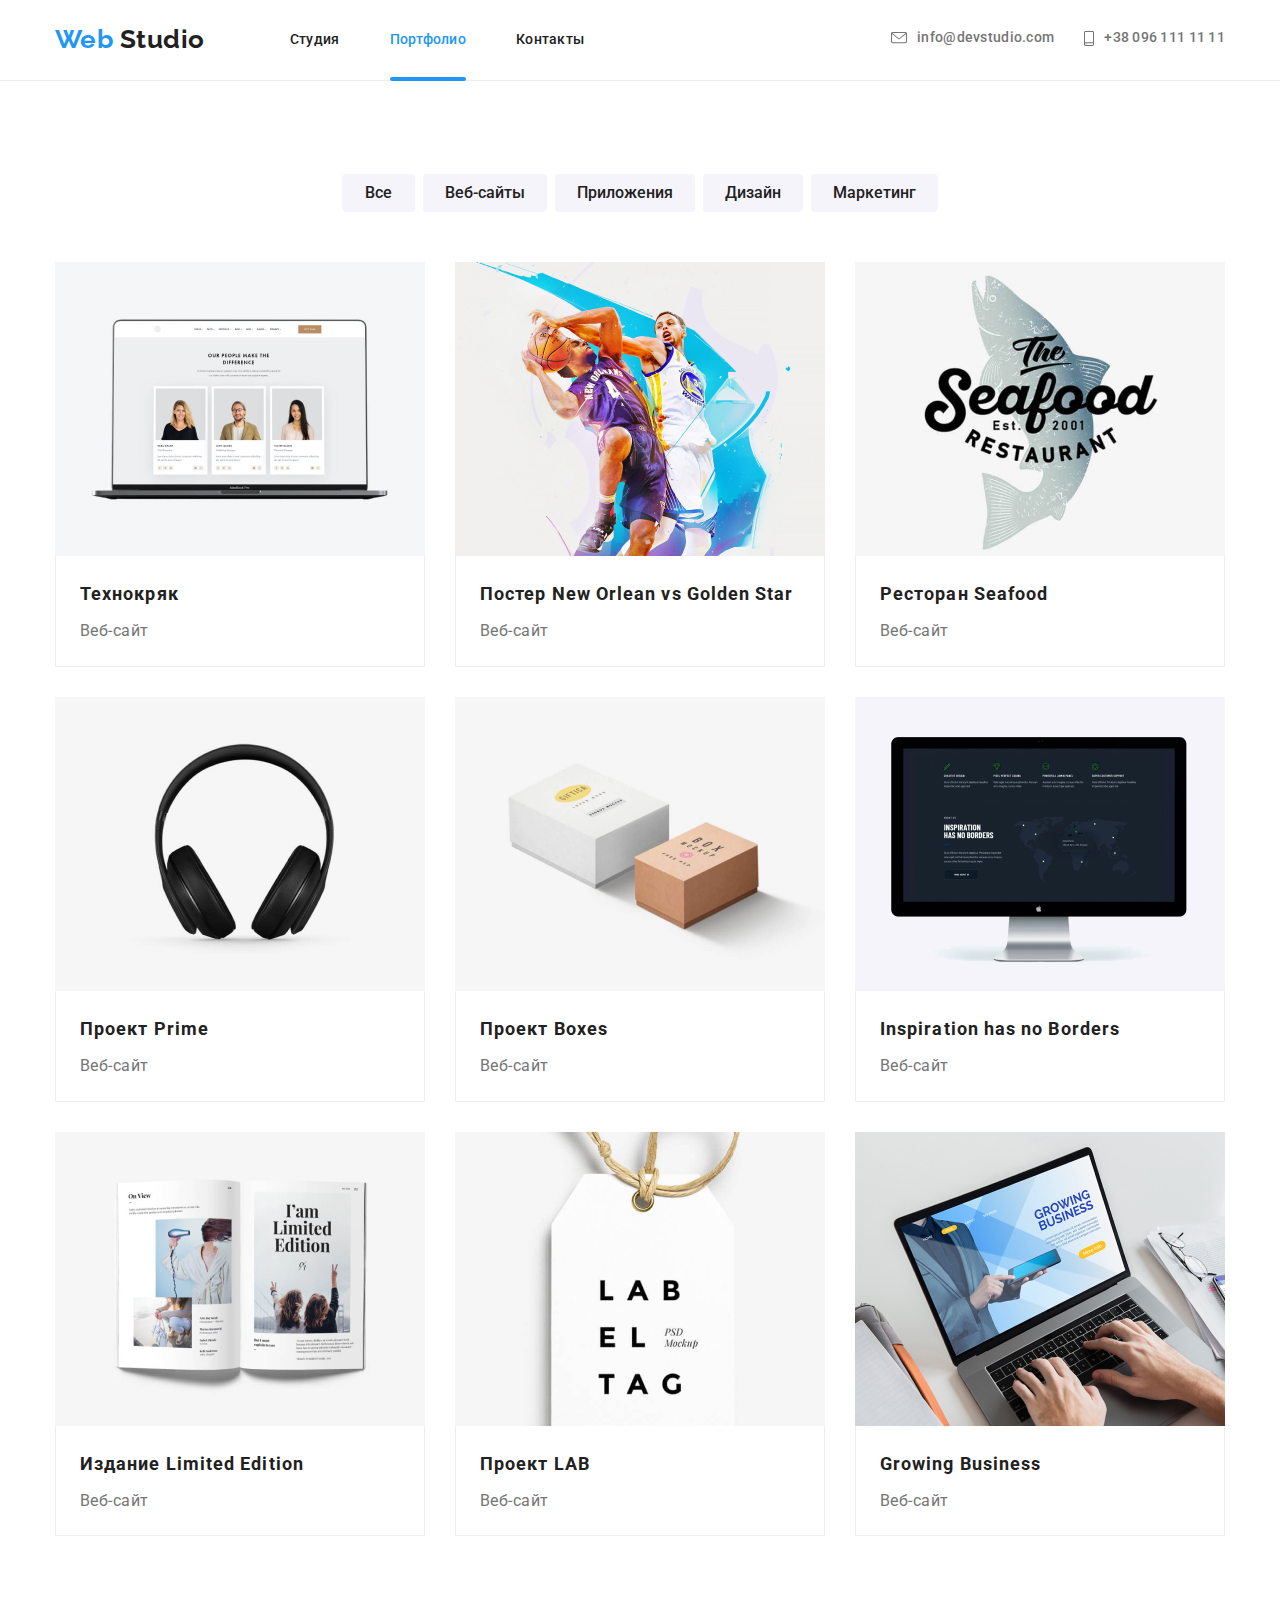
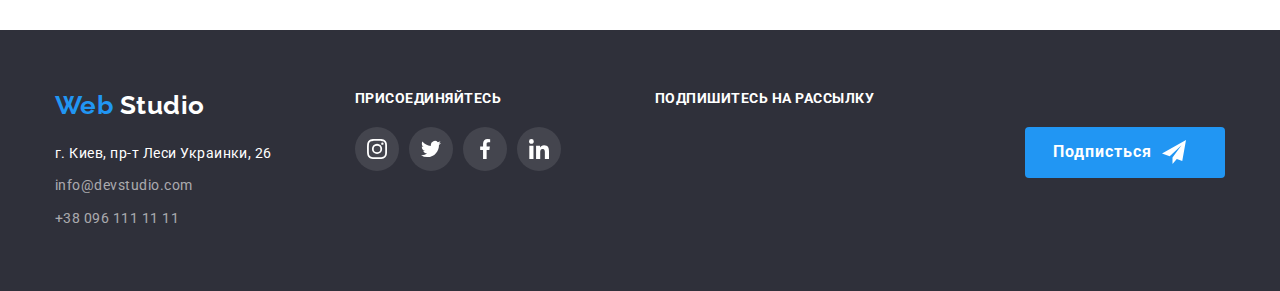
==== portfolio.html @ d752f26d "cloning files from hw 05" ====
<!DOCTYPE html>
<html lang="ru">
  <head>
    <meta charset="UTF-8" />
    <meta name="viewport" content="width=device-width, initial-scale=1.0" />
    <title>Document</title>
    <link
      href="https://fonts.googleapis.com/css2?family=Raleway:wght@700&family=Roboto:wght@400;500;700;900&display=swap"
      rel="stylesheet"
    />
    <link
      rel="stylesheet"
      href="https://cdnjs.cloudflare.com/ajax/libs/modern-normalize/0.7.0/modern-normalize.min.css"
    />
    <link rel="stylesheet" href="./css/styles.css" />
  </head>

  <body class="page">
    <!--Шапка сайт-->
    <header class="header">
      <div class="container">
        <div class="flex-container">
          <nav class="flexbox-nav">
            <a href="./index.html" class="logo head">
              <span class="logo-blue">Web</span>
              <span class="logo-black">Studio</span>
            </a>
            <ul class="site-nav list">
              <li class="item">
                <a href="./index.html" class="link">Студия</a>
              </li>
              <li class="item">
                <a href="" class="link current">Портфолио</a>
              </li>
              <li class="item">
                <a href="" class="link">Контакты</a>
              </li>
            </ul>
          </nav>
          <ul class="contact-nav list">
            <li class="item img-envelope">
              <a href="mailto:info@devstudio.com" class="link envelope">
                <svg class="icon-envelope" width="16" height="12">
                  <use xlink:href="./img-main/sprite.svg#envelope"></use>
                </svg>
                info@devstudio.com</a
              >
            </li>
            <li class="item img-phone">
              <a href="tel:+380961111111" class="link phone">
                <svg class="icon-phone" width="10" height="15">
                  <use xlink:href="./img-main/sprite.svg#smartphone"></use>
                </svg>
                +38 096 111 11 11</a
              >
            </li>
          </ul>
        </div>
      </div>
    </header>
    <!-- main container -->
    <main>
      <!-- Портфолио -->
      <section class="portfolio-section">
        <div class="container">
          <h1 class="visually-hidden">Портфолио Товаров</h1>
          <!-- menu -->
          <div class="menu-container">
            <ul class="nav menu list">
              <li class="nav-item list">
                <button class="nav-titel">Все</button>
              </li>
              <li class="nav-item list">
                <button class="nav-titel">Веб-сайты</button>
              </li>
              <li class="nav-item list">
                <button class="nav-titel">Приложения</button>
              </li>
              <li class="nav-item list">
                <button class="nav-titel">Дизайн</button>
              </li>
              <li class="nav-item list">
                <button class="nav-titel">Маркетинг</button>
              </li>
            </ul>
          </div>

          <!-- Виды продуктов-->

          <h2 class="visually-hidden">Виды продуктов</h2>
          <ul class="flex product list">
            <li class="flex list-item">
              <a href="" class="link-hover">
                <div class="product-thumb">
                  <img
                    src="./img-portfolio/technokryak.jpg"
                    alt="laptop screen"
                  />
                  <div class="overflow">
                    <p>
                      Технокряк это современная площадка распространения
                      коронавируса. Компании используют эту платформу для
                      цифрового шпионажа и атак на защищённые сервера
                      конкурентов.
                    </p>
                  </div>
                </div>
                <div class="product-container">
                  <h3 class="work-titel">Технокряк</h3>
                  <p class="work-text">Веб-сайт</p>
                </div>
              </a>
            </li>
            <li class="flex list-item">
              <a href="" class="link-hover">
                <div class="product-thumb">
                  <img
                    src="./img-portfolio/basketboll.jpg"
                    alt="basketboll players"
                  />
                  <div class="overflow">
                    <p>
                      Технокряк это современная площадка распространения
                      коронавируса. Компании используют эту платформу для
                      цифрового шпионажа и атак на защищённые сервера
                      конкурентов.
                    </p>
                  </div>
                </div>
                <div class="product-container">
                  <h3 class="work-titel">Постер New Orlean vs Golden Star</h3>

                  <p class="work-text">Веб-сайт</p>
                </div>
              </a>
            </li>
            <li class="flex list-item">
              <a href="" class="link-hover">
                <div class="product-thumb">
                  <img src="./img-portfolio/seafood.jpg" alt="fish" />
                  <div class="overflow">
                    <p>
                      Технокряк это современная площадка распространения
                      коронавируса. Компании используют эту платформу для
                      цифрового шпионажа и атак на защищённые сервера
                      конкурентов.
                    </p>
                  </div>
                </div>
                <div class="product-container">
                  <h3 class="work-titel">Ресторан Seafood</h3>
                  <p class="work-text">Веб-сайт</p>
                </div>
              </a>
            </li>
            <li class="flex list-item">
              <a href="" class="link-hover">
                <div class="product-thumb">
                  <img src="./img-portfolio/headset.jpg" alt="headset" />
                  <div class="overflow">
                    <p>
                      Технокряк это современная площадка распространения
                      коронавируса. Компании используют эту платформу для
                      цифрового шпионажа и атак на защищённые сервера
                      конкурентов.
                    </p>
                  </div>
                </div>
                <div class="product-container">
                  <h3 class="work-titel">Проект Prime</h3>
                  <p class="work-text">Веб-сайт</p>
                </div>
              </a>
            </li>
            <li class="flex list-item">
              <a href="" class="link-hover">
                <div class="product-thumb">
                  <img src="./img-portfolio/boxes.jpg" alt="boxes" />
                  <div class="overflow">
                    <p>
                      Технокряк это современная площадка распространения
                      коронавируса. Компании используют эту платформу для
                      цифрового шпионажа и атак на защищённые сервера
                      конкурентов.
                    </p>
                  </div>
                </div>
                <div class="product-container">
                  <h3 class="work-titel">Проект Boxes</h3>
                  <p class="work-text">Веб-сайт</p>
                </div>
              </a>
            </li>
            <li class="flex list-item">
              <a href="" class="link-hover">
                <div class="product-thumb">
                  <img src="./img-portfolio/imac.jpg" alt="imac screen" />
                  <div class="overflow">
                    <p>
                      Технокряк это современная площадка распространения
                      коронавируса. Компании используют эту платформу для
                      цифрового шпионажа и атак на защищённые сервера
                      конкурентов.
                    </p>
                  </div>
                </div>
                <div class="product-container">
                  <h3 class="work-titel">Inspiration has no Borders</h3>
                  <p class="work-text">Веб-сайт</p>
                </div>
              </a>
            </li>
            <li class="flex list-item">
              <a href="" class="link-hover">
                <div class="product-thumb">
                  <img src="./img-portfolio/magazine.jpg" alt="magazine" />
                  <div class="overflow">
                    <p>
                      Технокряк это современная площадка распространения
                      коронавируса. Компании используют эту платформу для
                      цифрового шпионажа и атак на защищённые сервера
                      конкурентов.
                    </p>
                  </div>
                </div>
                <div class="product-container">
                  <h3 class="work-titel">Издание Limited Edition</h3>
                  <p class="work-text">Веб-сайт</p>
                </div>
              </a>
            </li>
            <li class="flex list-item">
              <a href="" class="link-hover">
                <div class="product-thumb">
                  <img src="./img-portfolio/label.jpg" alt="label" />
                  <div class="overflow">
                    <p>
                      Технокряк это современная площадка распространения
                      коронавируса. Компании используют эту платформу для
                      цифрового шпионажа и атак на защищённые сервера
                      конкурентов.
                    </p>
                  </div>
                </div>
                <div class="product-container">
                  <h3 class="work-titel">Проект LAB</h3>
                  <p class="work-text">Веб-сайт</p>
                </div>
              </a>
            </li>
            <li class="flex list-item">
              <a href="" class="link-hover">
                <div class="product-thumb">
                  <img src="./img-portfolio/macpro.jpg" alt="mac laptop" />
                  <div class="overflow">
                    <p>
                      Технокряк это современная площадка распространения
                      коронавируса. Компании используют эту платформу для
                      цифрового шпионажа и атак на защищённые сервера
                      конкурентов.
                    </p>
                  </div>
                </div>
                <div class="product-container">
                  <h3 class="work-titel">Growing Business</h3>
                  <p class="work-text">Веб-сайт</p>
                </div>
              </a>
            </li>
          </ul>
        </div>
      </section>
    </main>

    <!-- Футер -->
    <footer class="foot-style">
      <div class="container footer-flex">
        <div class="adress foot-item">
          <a href="./index.html" class="logo footer">
            <span class="logo-blue">Web</span>
            <span class="logo-white">Studio</span>
          </a>
          <address>
            <ul class="list contacts">
              <li class="adr">г. Киев, пр-т Леси Украинки, 26</li>
              <li>
                <a href="mailto:info@devstudio.com" class="link"
                  >info@devstudio.com</a
                >
              </li>
              <li>
                <a href="tel:+380961111111" class="link">+38 096 111 11 11</a>
              </li>
            </ul>
          </address>
        </div>

        <div class="foot-item social">
          <b>присоединяйтесь</b>
          <ul class="social list">
            <li class="social-item">
              <a href="" class="foot-soc" aria-label="Instagram">
                <svg class="footer-item-icon">
                  <use xlink:href="./img-main/sprite.svg#instagram"></use>
                </svg>
              </a>
            </li>
            <li class="social-item">
              <a href="" class="foot-soc" aria-label="Twitter">
                <svg class="footer-item-icon">
                  <use xlink:href="./img-main/sprite.svg#twitter"></use>
                </svg>
              </a>
            </li>
            <li class="social-item">
              <a href="" class="foot-soc" aria-label="Facebook">
                <svg class="footer-item-icon">
                  <use xlink:href="./img-main/sprite.svg#facebook"></use>
                </svg>
              </a>
            </li>
            <li class="social-item">
              <a href="" class="foot-soc" aria-label="Linkedin">
                <svg class="footer-item-icon">
                  <use xlink:href="./img-main/sprite.svg#linkedin"></use>
                </svg>
              </a>
            </li>
          </ul>
        </div>
        <div class="foot-item subscribe">
          <b>Подпишитесь на рассылку</b>
          <a href="" class="button sign">
            Подписться
            <svg class="item-sign">
              <use xlink:href="./img-main/sprite.svg#plane"></use>
            </svg>
          </a>
        </div>
      </div>
    </footer>
  </body>
</html>
---- css/styles.css ----
/* основной цвет #212121 */
/* вторичный цвет #757575 */
/* акцент  #2196F3 */
/* вторичный цвет фона #F5F4FA */
/* цвет фона подвала #2F303A */

html {
  box-sizing: border-box;
}

*,
*::before,
*::after {
  box-sizing: inherit;
}

/* Utilita */

.visually-hidden {
  position: absolute !important;
  clip: rect(1px 1px 1px 1px);
  /* IE6, IE7 */
  clip: rect(1px, 1px, 1px, 1px);
  padding: 0 !important;
  border: 0 !important;
  height: 1px !important;
  width: 1px !important;
  overflow: hidden;
}
.list {
  list-style: none;
  margin: 0px;
  padding: 0px;
}

/* Остальной код */
:root {
  --main-text-color: #212121;
  --secondary-text-color: #757575;
  --acent-color: #2196f3;
  --main-bg-color: #ffffff;
}

.page {
  background-color: var(--main-bg-color);
  color: var(--main-text-color);
  font-family: Roboto, sans-serif;
  letter-spacing: 0.03em;
}

/* Header container */
.container {
  margin-left: auto;
  margin-right: auto;
  width: 1200px;
  padding-left: 15px;
  padding-right: 15px;
}

/* Logo */

.header {
  border-bottom: 1px solid #ececec;
}

.logo.head {
  font-family: Raleway, sans-serif;
  font-weight: bold;
  font-size: 26px;
  line-height: 1.2;
  display: inline-block;
  padding-top: 24px;
  padding-bottom: 25px;
  margin-right: 85px;
}

.logo-blue {
  color: var(--acent-color);
}
.logo-black {
  color: var(--main-text-color);
}
.logo-white {
  color: var(--main-bg-color);
}
/* navigation */
.flex-container {
  display: flex;
  align-items: center;
  justify-content: flex-end;
}

.flexbox-nav {
  display: flex;
}

.site-nav .link {
  color: var(--main-text-color);
  font-weight: 500;
  font-size: 14px;
  line-height: 1.14;
  letter-spacing: 0.02em;
  transition: color 250ms cubic-bezier(0.4, 0, 0.2, 1);
}
.site-nav .link.current {
  position: relative;
  color: var(--acent-color);
}
.link.current::before {
  content: "";
  position: absolute;
  left: 0px;
  bottom: -1.5px;
  width: 100%;
  height: 4px;
  background-color: var(--acent-color);
  border-radius: 2px;
}

.site-nav.list {
  display: flex;
}
.site-nav .item + .item {
  margin-left: 50px;
}
.site-nav .link {
  display: block;

  padding-top: 32px;
  padding-bottom: 32px;
}

.contact-nav .link {
  display: inline-block;

  color: var(--secondary-text-color);
  font-weight: 500;
  font-size: 14px;
  line-height: 1.14;
  letter-spacing: 0.02em;
}

.contact-nav.list {
  display: flex;
  margin-left: auto;
}
.contact-nav .item + .item {
  margin-left: 30px;
}

.header .link:hover,
.header .link:focus {
  color: var(--acent-color);
}

.img-envelope > .envelope {
  display: inline-flex;
  align-items: center;
  transition: color 250ms cubic-bezier(0.4, 0, 0.2, 1);
}

.img-phone > .phone {
  display: inline-flex;
  align-items: center;
  transition: color 250ms cubic-bezier(0.4, 0, 0.2, 1);
}

.icon-envelope {
  margin-right: 10px;
  fill: currentColor;
}
.icon-phone {
  margin-right: 10px;
  fill: currentColor;
}

/* .icon-envelope:hover {
  fill: var(--acent-color);
}

.icon-phone:hover {
  fill: var(--acent-color);
} */

/* .img-envelope {
  display: flex;
  align-items: center;
} */
/* .img-phone {
  display: flex;
  align-items: center;
} */

/* .img-envelope::before {
  display: inline-block;
  content: "";
  height: 11.2px;
  width: 16px;
  background-image: url(../img-main/envelope.svg);
  background-repeat: no-repeat;
  margin-right: 10px;
} */

/* .img-phone::before {
  display: inline-block;
  content: "";
  height: 14.94px;
  width: 10px;
  background-image: url(../img-main/telephone.svg);
  background-repeat: no-repeat;
  margin-right: 10px;
} */

/* Hero */
.hero {
  background-color: gray;
  background-image: linear-gradient(
      rgba(47, 48, 58, 0.4),
      rgba(47, 48, 58, 0.4)
    ),
    url(../img-main/Hero-compressed.jpg);

  height: 600px;
  max-width: 1600px;
  background-size: cover;
  background-repeat: no-repeat;

  text-align: center;
  margin-left: auto;
  margin-right: auto;
}

.hero-title {
  font-weight: 900;
  font-size: 44px;
  line-height: 1.4;
  color: #ffffff;

  letter-spacing: 0.06em;
  text-transform: uppercase;
  margin-top: 0px;
  margin-bottom: 30px;
  padding-top: 200px;
}

/* Button */
.hero .button {
  display: inline-flex;

  border-radius: 4px;
  padding: 10px 32px;
  background-color: var(--acent-color);
  color: #ffffff;
  font-weight: bold;
  font-size: 16px;
  line-height: 1.9;
  letter-spacing: 0.06em;
  box-shadow: 0px 4px 4px rgba(0, 0, 0, 0.15);
  cursor: pointer;
  align-items: center;

  border: none;
  outline: none;
  transition: color 250ms cubic-bezier(0.4, 0, 0.2, 1);
}

.hero .button:hover {
  color: black;
}

.foot-style .button {
  display: flex;
  width: 200px;
  margin-left: auto;

  border-radius: 4px;
  padding: 10px 28px;
  background-color: var(--acent-color);
  color: #ffffff;
  font-weight: bold;
  font-size: 16px;
  line-height: 1.9;
  letter-spacing: 0.06em;

  align-items: center;
}

/* Section */
.section {
  padding-top: 94px;
  padding-bottom: 94px;
}
.section.fishki {
  padding-bottom: 0px;
}

.section-title {
  color: var(--main-text-color);

  font-weight: 700;
  font-size: 36px;
  line-height: 1.2;
  text-align: center;
  margin-top: 0px;
  margin-bottom: 50px;
}
/* Наши фишки */
.list-benefits {
  display: flex;
  margin: -15px;
}
.item.fishki {
  width: calc((100% - 90px) / 4);
  margin: 15px;
}

.item-container {
  padding: 25px 100px;
  height: 120px;
  background-color: #f5f4fa;
  border-radius: 4px;
  margin-bottom: 30px;
}
.item-icon {
  width: 70px;
  height: 70px;
}

/* .item.fishki::before {
  display: inline-block;
  content: "";
  width: 270px;
  height: 120px;
  background-color: #f5f4fa;

  background-position: center;
  background-repeat: no-repeat;
  border-radius: 4px;
  margin-bottom: 30px;
}

.item.fishki:nth-child(1)::before {
  background-image: url(../img-main/antenna1.svg);
}
.item.fishki:nth-child(2)::before {
  background-image: url(../img-main/clock1.svg);
}
.item.fishki:nth-child(3)::before {
  background-image: url(../img-main/diagram1.svg);
}
.item.fishki:nth-child(4)::before {
  background-size: 70px 70px;
  background-image: url(../img-main/astronaut1.svg);
} */

.benefits-title {
  font-weight: 700;
  font-size: 14px;
  line-height: 1.14;
  text-transform: uppercase;
  margin-top: 0px;
  margin-bottom: 10px;
}
.benefits-text {
  color: var(--secondary-text-color);

  font-weight: 400;
  font-size: 14px;
  line-height: 1.7;
  margin: 0px;
}

/* Чем мы занимаемся */

.job-title h3 {
  font-weight: 700;
  font-size: 14px;
  line-height: 1.14;
  text-align: center;
  text-transform: uppercase;
}
.job-title h3 {
  margin: 0px;
  color: #ffffff;
  padding-top: 27px;
  padding-bottom: 27px;
}
.job-title.flex {
  display: flex;
}
.job-item.flex {
  width: calc((100% - 60px) / 3);
  margin-right: 30px;
  background-color: #f5f4fa;
}
.container-position {
  position: relative;
}

.job-item-title {
  position: absolute;
  bottom: 0;

  width: 370px;
  height: 70px;

  background: rgba(47, 48, 58, 0.8);
}
.job-item.flex:last-child {
  margin-right: 0px;
}
.job-item > a {
  display: block;
}
.job-item img {
  display: block;
  max-width: 100%;
  height: auto;
}
/* Наша команда */
.section.bg {
  background-color: #f5f4fa;
}

.team-container {
  padding-top: 30px;
  padding-bottom: 24px;
}

.our-team.flex {
  display: flex;
  margin: -15px;
}

.item.flex {
  width: calc((100% - 90px) / 4);

  margin: 15px;
}
.our-team > .item.flex {
  background-color: #ffffff;
  box-shadow: 0px 2px 1px rgba(0, 0, 0, 0.2), 0px 1px 1px rgba(0, 0, 0, 0.14),
    0px 1px 3px rgba(0, 0, 0, 0.12);
  border-radius: 0px 0px 4px 4px;
}

.item.flex > img {
  display: block;
  max-width: 100%;
  height: auto;
}

.our-team h3 {
  font-weight: 500;
  font-size: 16px;
  line-height: 1.2;
  text-align: center;
  margin-top: 0px;
  margin-bottom: 10px;
}
.team-text {
  color: var(--secondary-text-color);
  font-weight: 400;
  font-size: 16px;
  line-height: 1.2;
  text-align: center;
  margin-top: 0px;
  margin-bottom: 16px;
}

/* .social-link.list a:hover,
.social-link.list a:focus {
  color: var(--acent-color);
} */

.social.list.team {
  display: flex;
  width: 206px;
  margin-left: auto;
  margin-right: auto;
}

.social.list .social-item + .social-item {
  margin-left: 10px;
}

.social-link-team {
  display: flex;
  justify-content: center;
  align-items: center;
  width: 44px;
  height: 44px;
  color: #afb1b8;
  border-radius: 50%;
  transition: color 250ms cubic-bezier(0.4, 0, 0.2, 1),
    background-color 250ms cubic-bezier(0.4, 0, 0.2, 1);
}

.social-link-team:hover {
  background-color: var(--acent-color);
  color: #fff;
}

.team-item-icon {
  width: 20px;
  height: 20px;
  fill: currentColor;
}

/* .list.team > .social-item:nth-child(1) {
  background-image: url(../img-main/instagram-grey.svg);
}
.list.team > .social-item:nth-child(2) {
  background-image: url(../img-main/twitter-grey.svg);
}
.list.team > .social-item:nth-child(3) {
  background-image: url(../img-main/facebook-grey.svg);
}
.list.team > .social-item:nth-child(4) {
  background-image: url(../img-main/linkedin-grey.svg);
} */

/* Постоянные клиенты */
.clients.flexbox {
  display: flex;
  margin: -15px;
}
.clients-item {
  width: calc((100% - 150px) / 6);
  margin: 15px;

  background-repeat: no-repeat;
  background-position: center;
}

.clients-link {
  display: flex;
  height: 90px;
  border: 1px solid #afb1b8;
  border-radius: 4px;
  justify-content: center;
  align-items: center;
  color: #afb1b8;
  transition: border 250ms cubic-bezier(0.4, 0, 0.2, 1),
    color 250ms cubic-bezier(0.4, 0, 0.2, 1);
}

.clients-link:hover {
  border-color: var(--acent-color);
  color: var(--acent-color);
}

.clients-icon {
  fill: currentColor;
}

/* .clients-item:nth-child(1) {
  background-image: url(../img-main/logo1.svg);
}
.clients-item:nth-child(2) {
  background-image: url(../img-main/logo2.svg);
}
.clients-item:nth-child(3) {
  background-image: url(../img-main/logo3.svg);
}
.clients-item:nth-child(4) {
  background-image: url(../img-main/logo4.svg);
}
.clients-item:nth-child(5) {
  background-image: url(../img-main/logo5.svg);
}
.clients-item:nth-child(6) {
  background-image: url(../img-main/logo6.svg);
}

.clients-link:hover,
.clients-link:focus {
  border-color: var(--acent-color);
}

.clients-img {
  display: block;
  margin: 0px auto;
} */

/* a NONE */

a {
  text-decoration: none;
  cursor: pointer;
}

/* Footer */

.logo.footer {
  display: inline-block;
  margin-bottom: 20px;

  font-family: Raleway, sans-serif;
  font-weight: bold;
  font-size: 26px;
  line-height: 1.2;
}

.foot-style {
  background-color: #2f303a;
  color: white;
  padding-top: 60px;
  padding-bottom: 60px;
}

.list.contacts > li:not(:last-child) {
  margin-bottom: 9px;
}
.contacts.link {
  display: inline-block;
}

.list .adr {
  font-style: normal;
  font-weight: 400;
  font-size: 14px;
  line-height: 1.7;
}

.foot-style .link {
  color: rgba(255, 255, 255, 0.6);
  font-style: normal;
  font-weight: 400;
  font-size: 14px;
  line-height: 1.7;
  transition: color 250ms cubic-bezier(0.4, 0, 0.2, 1);
}

div > b {
  display: block;
  font-weight: 700;
  font-size: 14px;
  line-height: 1.2;
  text-transform: uppercase;
  margin-bottom: 20px;
}

.footer-flex {
  display: flex;
}
.adress.foot-item,
.foot-item.social {
  width: calc((50% - 45px) / 2);
}

.foot-item.subscribe {
  width: calc(50% - 15px);
}

.foot-item.social {
  margin-left: 30px;
  margin-right: 30px;
}

.foot-item .social.list {
  display: flex;
  width: 206px;
}

.foot-style .link:hover,
.foot-style .link:focus {
  color: var(--acent-color);
}

.foot-item .foot-soc {
  display: flex;
  justify-content: center;
  align-items: center;

  background-color: rgba(255, 255, 255, 0.1);
  border-radius: 50%;
  width: 44px;
  height: 44px;
  color: #fff;

  transition: background-color 250ms cubic-bezier(0.4, 0, 0.2, 1);
}

.footer-item-icon {
  width: 20px;
  height: 20px;
  fill: currentColor;
}
.foot-item .foot-soc:hover {
  background-color: var(--acent-color);
}

/* .footer-item-icon {
  display: block;
  --color4: rgba(255, 255, 255, 0.1);
  --color3: #fff;
  width: 44px;
  height: 44px;
}
.footer-item-icon:hover {
  --color4: #2196f3;
  --color3: #fff;
} */

.item-sign {
  margin-left: 10px;
  width: 24px;
  height: 24px;
}

/* Styles Portfolio */

.portfolio-section {
  padding-top: 93px;
  padding-bottom: 94px;
}
/* menu */

.menu-container {
  padding-bottom: 16px;
  margin-bottom: 34px;
}

.nav.menu.list {
  display: flex;
  justify-content: center;
}
.nav-item.list:not(:last-child) {
  margin-right: 8px;
}

.nav-titel {
  color: var(--main-text-color);
  background-color: #f5f4fa;
  font-family: inherit;
  font-weight: 500;
  font-size: 16px;
  line-height: 1.6;
  cursor: pointer;
  border-radius: 4px;
  min-width: 73px;
  text-align: center;
  padding: 6px 22px;
  border: none;

  transition: background-color 250ms cubic-bezier(0.4, 0, 0.2, 1),
    color 250ms cubic-bezier(0.4, 0, 0.2, 1);
}

.nav-titel:hover {
  color: var(--main-bg-color);
  background-color: var(--acent-color);
}
/* Портфолио продуктов */

.product-container {
  padding-top: 20px;
  padding-bottom: 20px;
  padding-right: 24px;
  padding-left: 24px;
  border-left: 1px solid #eeeeee;
  border-right: 1px solid #eeeeee;
  border-bottom: 1px solid #eeeeee;
}

.product.list {
  display: flex;
  flex-wrap: wrap;
}

.product a {
  display: inline-block;
}

.product img {
  display: block;
  max-width: 100%;
  height: auto;
}

.flex.list-item {
  width: calc((100% - 60px) / 3);

  margin-right: 30px;
  margin-bottom: 30px;

  /* box-shadow: 0px 1px 1px rgba(0, 0, 0, 0.12), 0px 4px 4px rgba(0, 0, 0, 0.06),
    1px 4px 6px rgba(0, 0, 0, 0.16); */
}

.flex.list-item:nth-child(3n) {
  margin-right: 0px;
}

.list-item:nth-last-child(-n + 3) {
  margin-bottom: 0px;
}

.work-titel {
  color: var(--main-text-color);
  font-weight: 700;
  font-size: 18px;
  line-height: 2;
  letter-spacing: 0.06em;
  margin-top: 0px;
  margin-bottom: 4px;
}
.product p {
  margin: 0px;
}

.product .work-text {
  color: var(--secondary-text-color);
  font-size: 16px;
  line-height: 1.87;
}

/* p > span {
  color: var(--main-text-color);
  font-size: 18px;
  line-height: 1.56;
} */

.product-thumb {
  position: relative;
  overflow: hidden;
}

.overflow {
  position: absolute;
  left: 0px;
  top: 0px;
  width: 100%;
  height: 100%;
  transform: translateY(100%);
  background-color: rgba(33, 150, 243, 0.9);
  opacity: 0;

  transition: transform 250ms cubic-bezier(0.4, 0, 0.2, 1),
    opacity 250ms cubic-bezier(0.4, 0, 0.2, 1);
}

.overflow > p {
  /* position: absolute;
  left: 0px;
  top: 0px;
  width: 100%;
  height: 100%;
  transform: translateY(100%); */

  padding: 63px 24px;

  font-family: Roboto;
  font-style: normal;
  font-weight: normal;
  font-size: 18px;
  line-height: 1.5em;
  color: #ffffff;
}

.link-hover:hover .overflow {
  transform: translateY(0);
  opacity: 1;
}

.flex.list-item:hover {
  box-shadow: 0px 1px 1px rgba(0, 0, 0, 0.12), 0px 4px 4px rgba(0, 0, 0, 0.06),
    1px 4px 6px rgba(0, 0, 0, 0.16);
}
.backdrop {
  position: fixed;
  top: 0px;
  left: 0px;
  width: 100%;
  height: 100%;
  background: rgba(0, 0, 0, 0.2);
  transition: opacity 250ms cubic-bezier(0.4, 0, 0.2, 1);
}

.backdrop.is-hidden {
  opacity: 0;
  pointer-events: none;
}

.backdrop.is-hidden .modal {
  transform: translate(-50%, -50%) scale(0.9);
}

.modal {
  position: absolute;
  top: 50%;
  left: 50%;
  transform: translate(-50%, -50%) scale(1) rotate(360deg);
  transition: transform 250ms cubic-bezier(0.4, 0, 0.2, 1);
  width: 528px;
  height: 581px;

  background: #ffffff;
  box-shadow: 0px 1px 3px rgba(0, 0, 0, 0.12), 0px 1px 1px rgba(0, 0, 0, 0.14),
    0px 2px 1px rgba(0, 0, 0, 0.2);
  border-radius: 4px;
}
.close-b {
  display: block;
  width: 30px;
  height: 30px;
  border: none;
  outline: none;
  margin-top: 8px;
  margin-right: 8px;
  margin-left: auto;
  margin-bottom: auto;
  padding: 0px;
  background-color: #fff;
}
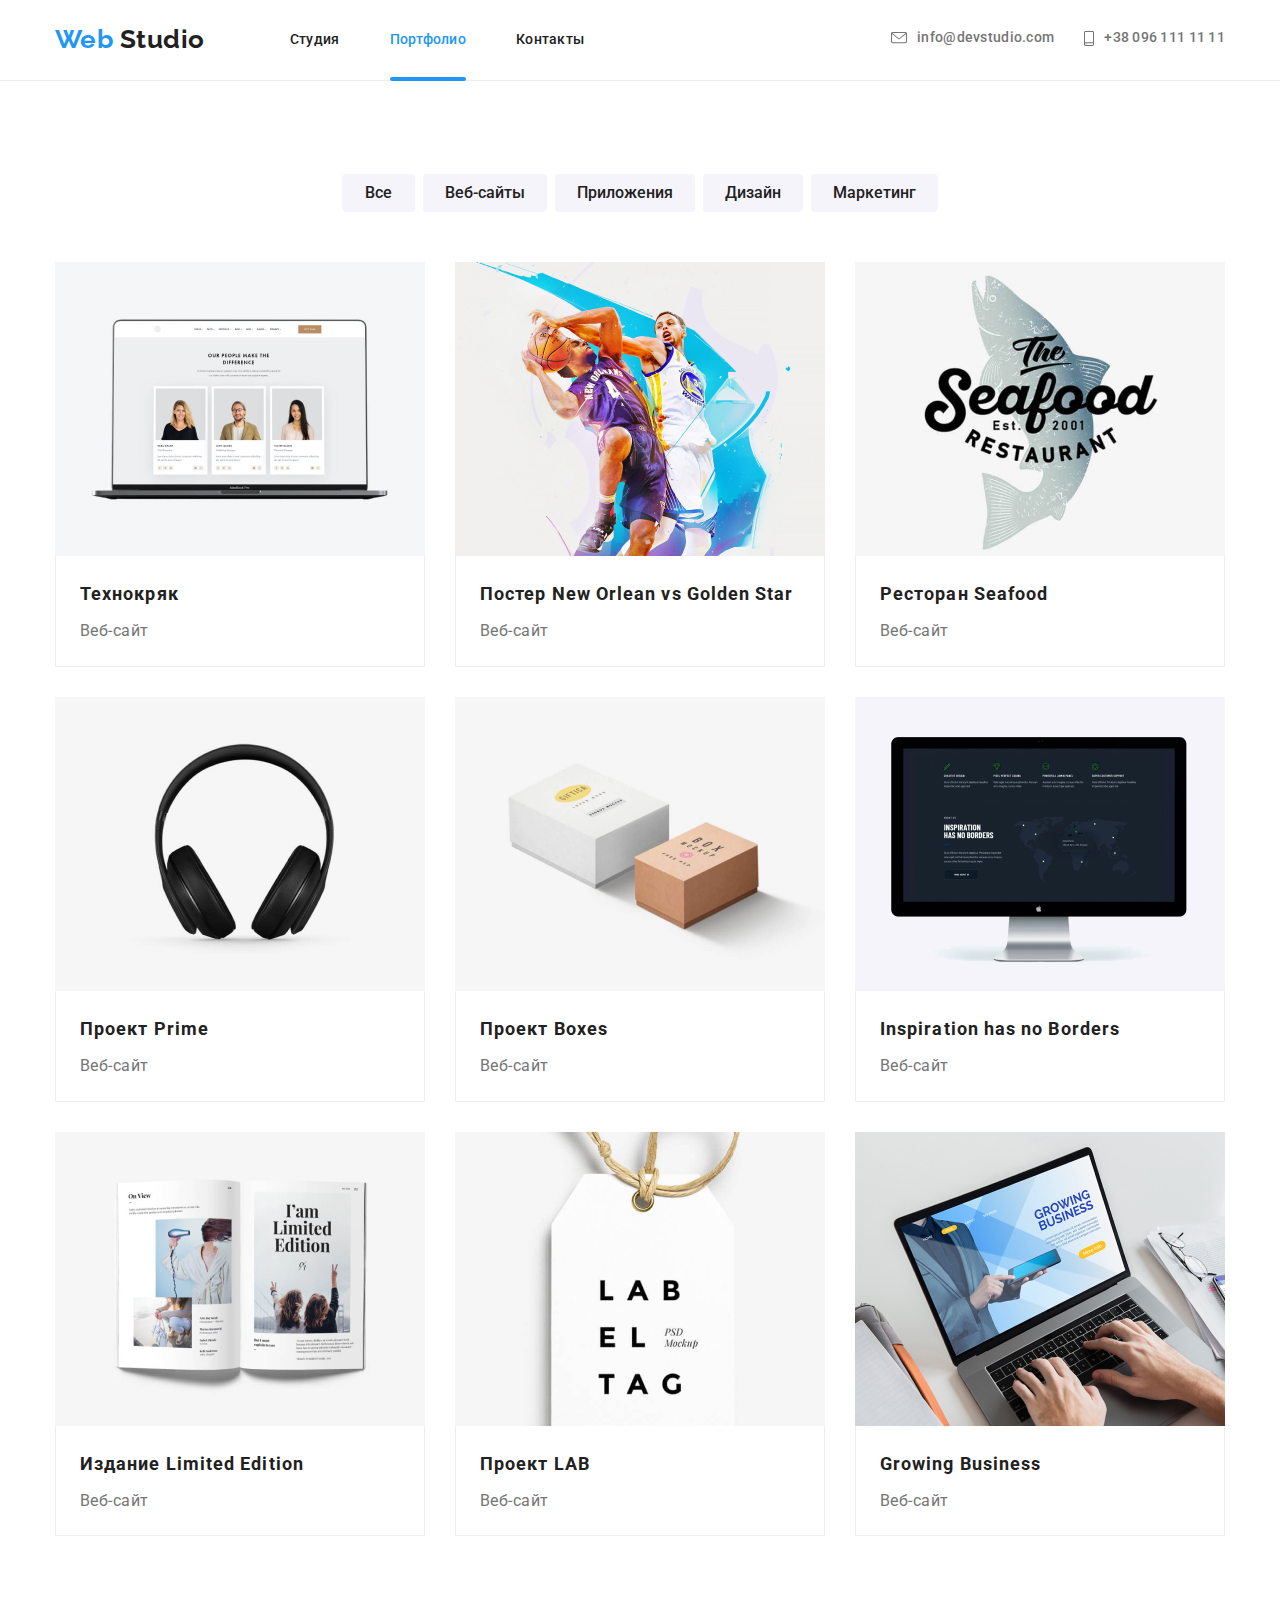
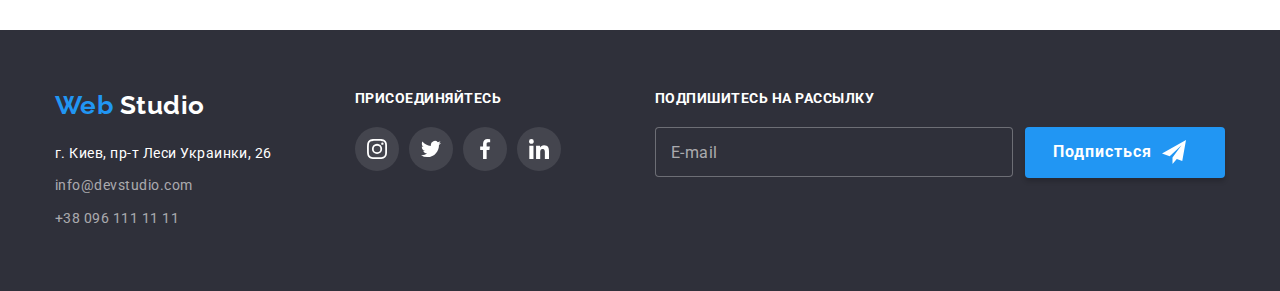
==== commit 07b85a39: "fixing mistaces" ====
--- a/portfolio.html
+++ b/portfolio.html
@@ -330,12 +330,22 @@
         </div>
         <div class="foot-item subscribe">
           <b>Подпишитесь на рассылку</b>
-          <a href="" class="button sign">
-            Подписться
-            <svg class="item-sign">
-              <use xlink:href="./img-main/sprite.svg#plane"></use>
-            </svg>
-          </a>
+          <div>
+            <form class="sign-flex" autocomplete="off">
+              <input
+                class="sign-mail"
+                type="email"
+                name="email"
+                placeholder="E-mail"
+              />
+              <button type="submit" class="button sign">
+                Подписться
+                <svg class="item-sign">
+                  <use xlink:href="./img-main/sprite.svg#plane"></use>
+                </svg>
+              </button>
+            </form>
+          </div>
         </div>
       </div>
     </footer>
--- a/css/styles.css
+++ b/css/styles.css
@@ -258,14 +258,15 @@
   box-shadow: 0px 4px 4px rgba(0, 0, 0, 0.15);
   cursor: pointer;
   align-items: center;
-
   border: none;
   outline: none;
-  transition: color 250ms cubic-bezier(0.4, 0, 0.2, 1);
+  transition: color 250ms cubic-bezier(0.4, 0, 0.2, 1),
+    background-color 250ms cubic-bezier(0.4, 0, 0.2, 1);
 }
 
 .hero .button:hover {
-  color: black;
+  color: var(--acent-color);
+  background-color: #ffffff;
 }
 
 .foot-style .button {
@@ -689,6 +690,37 @@
 }
 .foot-item .foot-soc:hover {
   background-color: var(--acent-color);
+}
+
+.sign-flex {
+  display: inline-flex;
+}
+
+.sign-mail {
+  width: 358px;
+  height: 50px;
+  background-color: #2f303a;
+  border-radius: 4px;
+  border: 1px solid rgba(255, 255, 255, 0.3);
+  padding-left: 15px;
+  padding-right: 15px;
+  color: rgba(255, 255, 255, 0.6);
+  margin-right: 12px;
+  transition: border 250ms cubic-bezier(0.4, 0, 0.2, 1);
+}
+
+.sign-mail:focus {
+  outline: none;
+  border: 1px solid var(--acent-color);
+}
+
+.sign-mail::placeholder {
+  font-family: Roboto;
+  font-size: 400px;
+  font-size: 16px;
+  line-height: 1.25em;
+  letter-spacing: 0.03em;
+  color: rgba(255, 255, 255, 0.6);
 }
 
 /* .footer-item-icon {
@@ -816,12 +848,6 @@
   line-height: 1.87;
 }
 
-/* p > span {
-  color: var(--main-text-color);
-  font-size: 18px;
-  line-height: 1.56;
-} */
-
 .product-thumb {
   position: relative;
   overflow: hidden;
@@ -842,13 +868,6 @@
 }
 
 .overflow > p {
-  /* position: absolute;
-  left: 0px;
-  top: 0px;
-  width: 100%;
-  height: 100%;
-  transform: translateY(100%); */
-
   padding: 63px 24px;
 
   font-family: Roboto;
@@ -868,6 +887,9 @@
   box-shadow: 0px 1px 1px rgba(0, 0, 0, 0.12), 0px 4px 4px rgba(0, 0, 0, 0.06),
     1px 4px 6px rgba(0, 0, 0, 0.16);
 }
+
+/* Modal */
+
 .backdrop {
   position: fixed;
   top: 0px;
@@ -913,4 +935,233 @@
   margin-bottom: auto;
   padding: 0px;
   background-color: #fff;
-}
+  border: 1px solid rgba(0, 0, 0, 0.1);
+  border-radius: 50%;
+}
+.svg-close {
+  vertical-align: middle;
+  transition: fill 250ms cubic-bezier(0.4, 0, 0.2, 1);
+}
+
+.close-b:hover > .svg-close {
+  fill: #2196f3;
+}
+
+/* Modal Form */
+
+.modal-form {
+  width: 448px;
+  margin-left: auto;
+  margin-right: auto;
+}
+
+.modal-form > h2 {
+  font-weight: 700;
+  font-size: 20px;
+  line-height: 1.15em;
+  text-align: center;
+  margin-top: 0px;
+  margin-bottom: 12px;
+}
+
+.form-label {
+  display: block;
+
+  margin-bottom: 15px;
+
+  font-family: Roboto;
+  font-weight: 400;
+  font-size: 12px;
+  line-height: 1.16em;
+  letter-spacing: 0.01em;
+  color: #757575;
+}
+
+.form-decor {
+  position: relative;
+}
+
+.form-input {
+  display: block;
+  width: 100%;
+  height: 40px;
+  margin-top: 4px;
+  padding-left: 42px;
+
+  font-family: Roboto;
+  font-weight: 400;
+  font-size: 14px;
+  line-height: 1.14em;
+  letter-spacing: 0.01em;
+
+  border: 1px solid rgba(33, 33, 33, 0.2);
+  border-radius: 4px;
+
+  cursor: pointer;
+
+  transition: border 250ms cubic-bezier(0.4, 0, 0.2, 1);
+}
+
+.form-icon {
+  position: absolute;
+  top: 11px;
+  left: 12px;
+  transition: fill 250ms cubic-bezier(0.4, 0, 0.2, 1);
+}
+
+.form-input:focus {
+  border: 1px solid var(--acent-color);
+  outline: none;
+}
+
+.form-input:focus + .form-icon {
+  fill: var(--acent-color);
+}
+
+.text-aria {
+  display: block;
+  width: 100%;
+  height: 120px;
+  margin-top: 4px;
+  padding: 12px 16px;
+
+  font-family: Roboto;
+  font-weight: 400;
+  font-size: 14px;
+  line-height: 1.14em;
+  letter-spacing: 0.01em;
+
+  resize: none;
+  border: 1px solid rgba(33, 33, 33, 0.2);
+  border-radius: 4px;
+
+  cursor: pointer;
+  transition: border 250ms cubic-bezier(0.4, 0, 0.2, 1);
+}
+
+.text-aria:focus {
+  border: 1px solid var(--acent-color);
+  outline: none;
+}
+
+.form-label > textarea {
+  margin-bottom: 20px;
+}
+
+textarea::placeholder {
+  font-family: Roboto;
+  font-weight: 400;
+  font-size: 14px;
+  line-height: 1.14em;
+  letter-spacing: 0.01em;
+
+  color: rgba(117, 117, 117, 0.5);
+}
+
+form button {
+  display: block;
+  margin-right: auto;
+  margin-left: auto;
+  border-radius: 4px;
+  padding: 10px 32px;
+  background-color: var(--acent-color);
+  color: #ffffff;
+  font-weight: bold;
+  font-size: 16px;
+  line-height: 1.9;
+  letter-spacing: 0.06em;
+  box-shadow: 0px 4px 4px rgba(0, 0, 0, 0.15);
+  cursor: pointer;
+  align-items: center;
+  border: none;
+  outline: none;
+  transition: color 250ms cubic-bezier(0.4, 0, 0.2, 1),
+    background-color 250ms cubic-bezier(0.4, 0, 0.2, 1);
+}
+
+form button:hover {
+  color: var(--acent-color);
+  background-color: #ffffff;
+}
+
+.label-checkbox span,
+.label-checkbox a {
+  font-family: Roboto;
+  font-weight: 400;
+  font-size: 14px;
+  line-height: 1.71em;
+  letter-spacing: 0.03em;
+
+  color: #757575;
+}
+
+.label-checkbox a {
+  text-decoration-line: underline;
+  color: #2196f3;
+}
+
+.label-checkbox {
+  display: flex;
+  align-items: center;
+  justify-content: center;
+  margin-bottom: 30px;
+}
+
+.check-text {
+  display: inline-flex;
+  align-items: center;
+}
+
+.check-text::before {
+  content: "";
+  display: inline-block;
+  width: 16px;
+  height: 15px;
+  border: 1.5px solid #212121;
+  border-radius: 2px;
+
+  margin-right: 8px;
+  transition: border-color 250ms cubic-bezier(0.4, 0, 0.2, 1),
+    background-color 250ms cubic-bezier(0.4, 0, 0.2, 1);
+}
+
+.check-box:checked + .check-text::before {
+  background-size: contain;
+  background-origin: border-box;
+  border-color: transparent;
+  background-color: var(--acent-color);
+  background-image: url(../img-main/icon-check.svg);
+}
+
+/* .icon-box {
+  display: inline-block;
+  margin-right: 8px;
+  width: 16px;
+  height: 15px;
+  border: 1px solid #212121;
+  border-radius: 2px;
+}
+
+.check-box:checked + .icon-box {
+  background-size: contain;
+  background-origin: border-box;
+  border-color: transparent;
+  background-color: var(--acent-color);
+  background-image: url(../img-main/icon-check.svg);
+} */
+
+.check-box {
+  position: absolute !important;
+  clip: rect(1px 1px 1px 1px);
+
+  clip: rect(1px, 1px, 1px, 1px);
+  padding: 0 !important;
+  border: 0 !important;
+  height: 1px !important;
+  width: 1px !important;
+  overflow: hidden;
+}
+
+button[type="submit"] {
+  width: 200px;
+}
